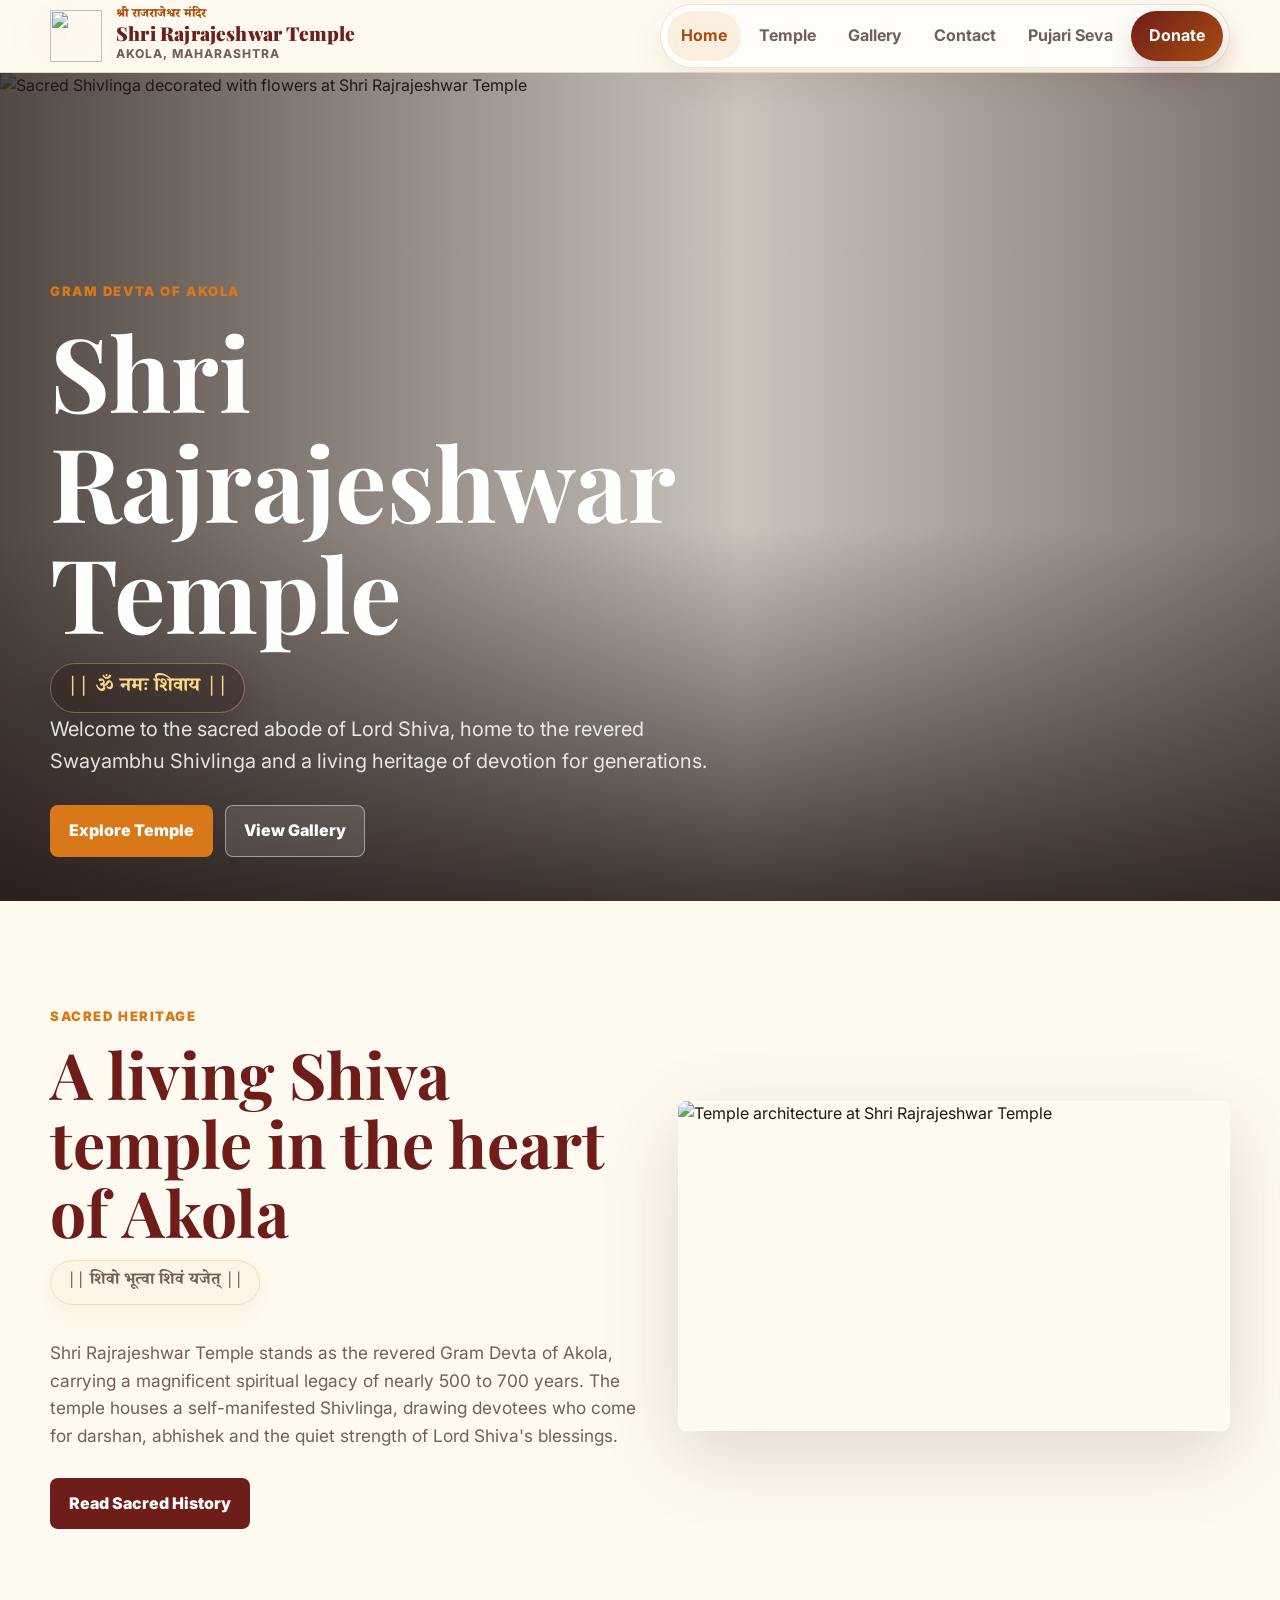
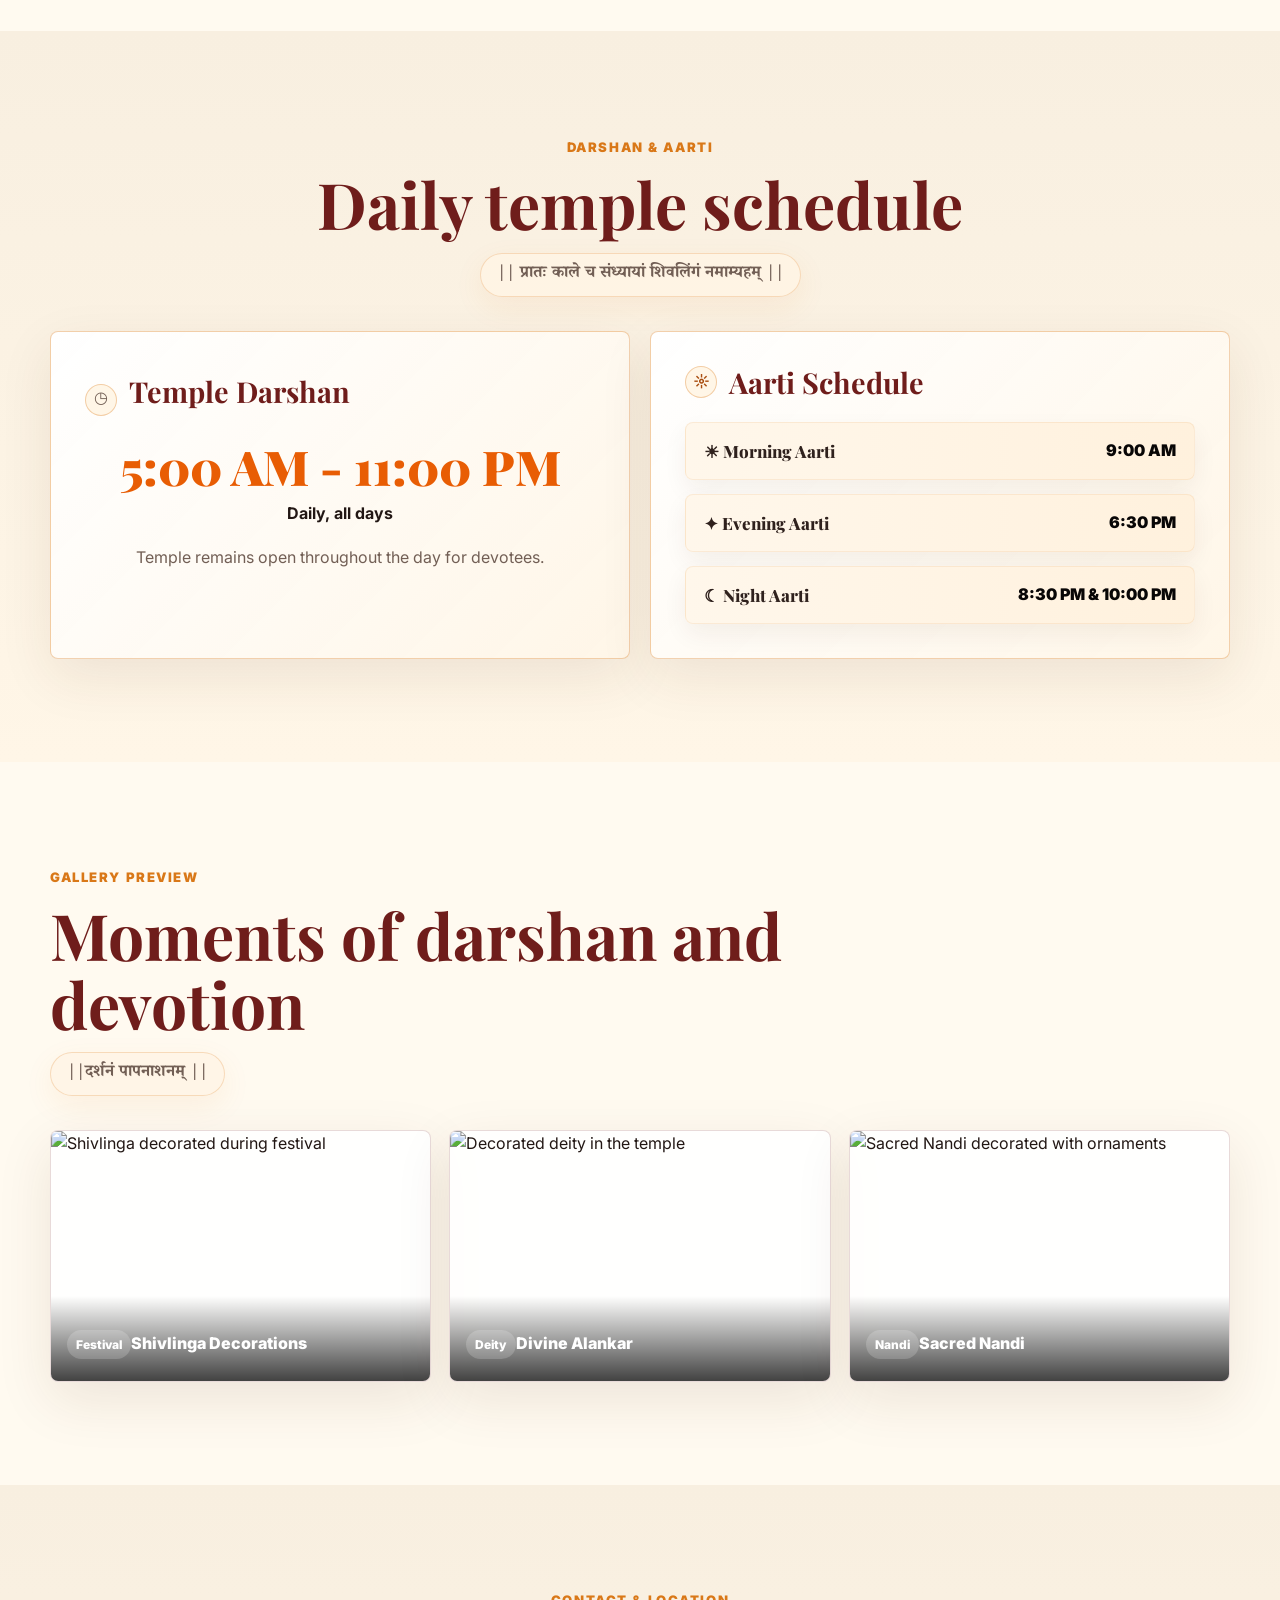
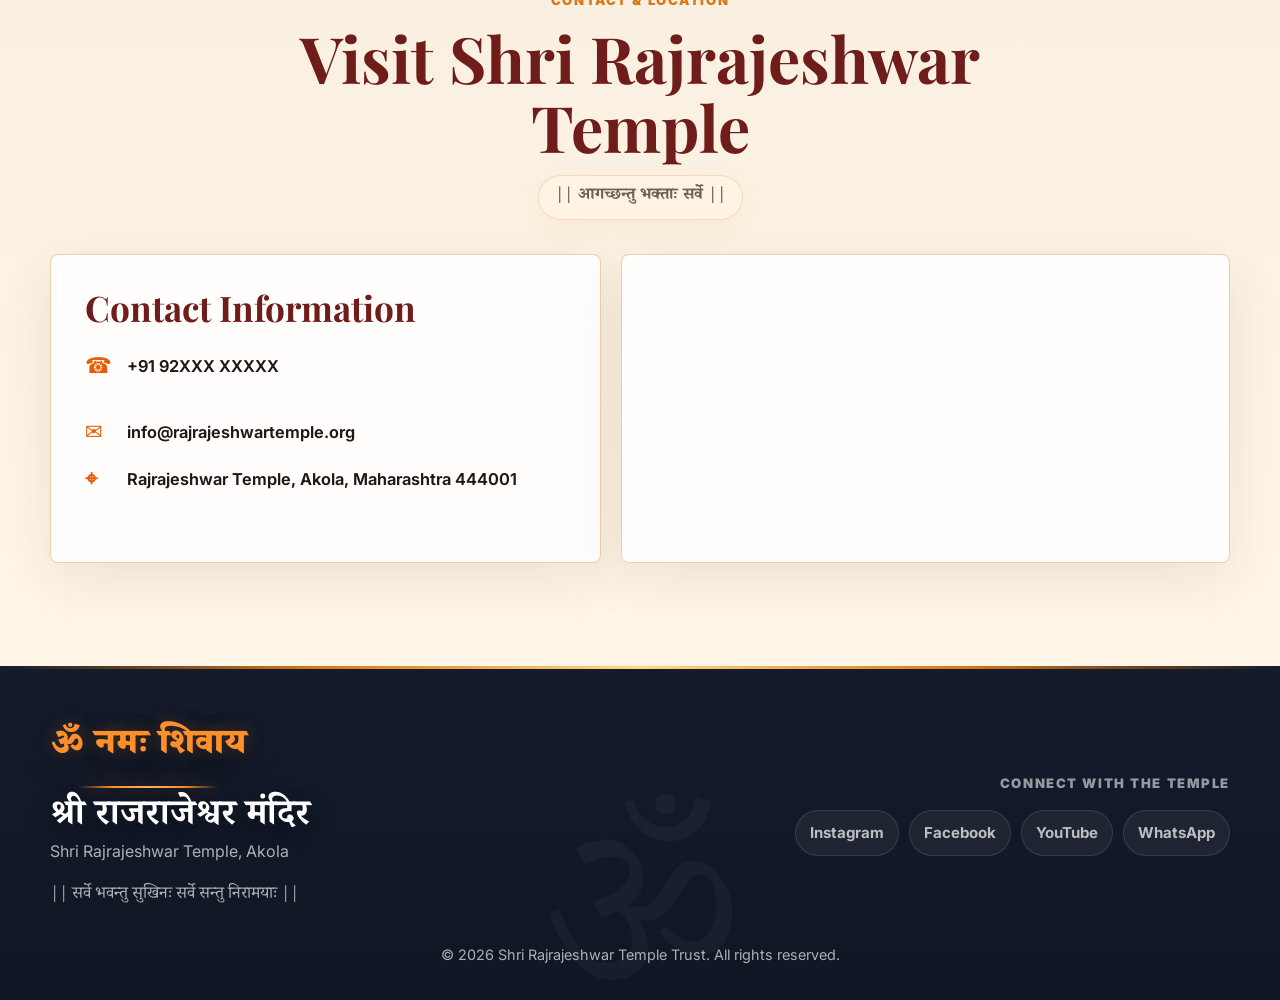
==== index.html @ 9167ad81 "Add files via upload" ====
<!DOCTYPE html>
<html lang="en">
<head>
    <meta charset="UTF-8">
    <meta name="viewport" content="width=device-width, initial-scale=1.0">
    <title>Shri Rajrajeshwar Temple | Akola</title>
    <meta name="description" content="Shri Rajrajeshwar Temple, Akola - temple information, darshan timings, gallery, donation details and pujari seva contacts.">
    <link rel="preconnect" href="https://fonts.googleapis.com">
    <link rel="preconnect" href="https://fonts.gstatic.com" crossorigin>
    <link href="https://fonts.googleapis.com/css2?family=Inter:wght@400;600;700;800;900&family=Noto+Serif+Devanagari:wght@500;700&family=Playfair+Display:wght@700;800;900&display=swap" rel="stylesheet">
    <link rel="stylesheet" href="styles.css">
</head>
<body>
    <header class="site-header">
        <div class="nav-shell">
            <a class="brand" href="index.html" aria-label="Shri Rajrajeshwar Temple home">
                <span class="brand-mark" aria-hidden="true"><img src="assets/images/temple-emblem.svg" alt=""></span>
                <span>
                    <span class="brand-devanagari devanagari">श्री राजराजेश्वर मंदिर</span>
                    <span class="brand-title">Shri Rajrajeshwar Temple</span>
                    <span class="brand-subtitle">Akola, Maharashtra</span>
                </span>
            </a>
            <button class="nav-toggle" type="button" aria-label="Open navigation menu" aria-expanded="false"><span></span></button>
            <nav class="site-nav" aria-label="Main navigation">
                <a href="index.html">Home</a>
                <a href="temple.html">Temple</a>
                <a href="gallery.html">Gallery</a>
                <a href="index.html#contact">Contact</a>
                <a href="pujari-seva.html">Pujari Seva</a>
                <a class="donate-link" href="donation.html">Donate</a>
            </nav>
        </div>
    </header>

    <main>
        <section class="hero">
            <img class="hero-image" src="assets/images/shivlinga-main.jpg" alt="Sacred Shivlinga decorated with flowers at Shri Rajrajeshwar Temple">
            <div class="hero-content">
                <span class="eyebrow">Gram Devta of Akola</span>
                <h1>Shri Rajrajeshwar Temple</h1>
                <p class="devanagari mantra">|| ॐ नमः शिवाय ||</p>
                <p>Welcome to the sacred abode of Lord Shiva, home to the revered Swayambhu Shivlinga and a living heritage of devotion for generations.</p>
                <div class="hero-actions">
                    <a class="btn" href="temple.html">Explore Temple</a>
                    <a class="btn secondary" href="gallery.html">View Gallery</a>
                </div>
            </div>
        </section>

        <section class="section">
            <div class="container split">
                <div>
                    <div class="section-heading">
                        <span class="eyebrow">Sacred Heritage</span>
                        <h2>A living Shiva temple in the heart of Akola</h2>
                        <p class="devanagari verse">|| शिवो भूत्वा शिवं यजेत् ||</p>
                    </div>
                    <p class="lead-text">Shri Rajrajeshwar Temple stands as the revered Gram Devta of Akola, carrying a magnificent spiritual legacy of nearly 500 to 700 years. The temple houses a self-manifested Shivlinga, drawing devotees who come for darshan, abhishek and the quiet strength of Lord Shiva's blessings.</p>
                    <div class="button-row">
                        <a class="btn dark" href="temple.html">Read Sacred History</a>
                    </div>
                </div>
                <div class="image-frame">
                    <img src="assets/images/temple-architecture.jpg" alt="Temple architecture at Shri Rajrajeshwar Temple">
                </div>
            </div>
        </section>

        <section class="section alt">
            <div class="container">
                <div class="section-heading center">
                    <span class="eyebrow">Darshan & Aarti</span>
                    <h2>Daily temple schedule</h2>
                    <p class="devanagari verse">|| प्रातः काले च संध्यायां शिवलिंगं नमाम्यहम् ||</p>
                </div>
                <div class="schedule-layout">
                    <article class="schedule-panel darshan-panel">
                        <div class="schedule-title">
                            <span class="schedule-icon">◷</span>
                            <h3>Temple Darshan</h3>
                        </div>
                        <div class="darshan-time">5:00 AM - 11:00 PM</div>
                        <p>Daily, all days</p>
                        <span>Temple remains open throughout the day for devotees.</span>
                    </article>
                    <article class="schedule-panel">
                        <div class="schedule-title">
                            <span class="schedule-icon">☼</span>
                            <h3>Aarti Schedule</h3>
                        </div>
                        <div class="aarti-list">
                            <div class="aarti-row"><span>☀ Morning Aarti</span><strong>9:00 AM</strong></div>
                            <div class="aarti-row"><span>✦ Evening Aarti</span><strong>6:30 PM</strong></div>
                            <div class="aarti-row"><span>☾ Night Aarti</span><strong>8:30 PM & 10:00 PM</strong></div>
                        </div>
                    </article>
                </div>
            </div>
        </section>

        <section class="section">
            <div class="container">
                <div class="section-heading">
                    <span class="eyebrow">Gallery Preview</span>
                    <h2>Moments of darshan and devotion</h2>
                    <p class="devanagari verse">||दर्शनं पापनाशनम् ||</p>
                </div>
                <div class="gallery-grid">
                    <a class="gallery-card" href="gallery.html">
                        <img src="assets/images/shivlinga-festival.jpg" alt="Shivlinga decorated during festival">
                        <span class="gallery-caption"><span class="category-label">Festival</span>Shivlinga Decorations</span>
                    </a>
                    <a class="gallery-card" href="gallery.html">
                        <img src="assets/images/decorated-deity.jpg" alt="Decorated deity in the temple">
                        <span class="gallery-caption"><span class="category-label">Deity</span>Divine Alankar</span>
                    </a>
                    <a class="gallery-card" href="gallery.html">
                        <img src="assets/images/nandi-decorated.jpg" alt="Sacred Nandi decorated with ornaments">
                        <span class="gallery-caption"><span class="category-label">Nandi</span>Sacred Nandi</span>
                    </a>
                </div>
            </div>
        </section>

        <section id="contact" class="section alt">
            <div class="container">
                <div class="section-heading center">
                    <span class="eyebrow">Contact & Location</span>
                    <h2>Visit Shri Rajrajeshwar Temple</h2>
                    <p class="devanagari verse">|| आगच्छन्तु भक्ताः सर्वे ||</p>
                </div>
                <div class="contact-map-grid">
                    <article class="contact-card">
                        <h2>Contact Information</h2>
                        <div class="contact-list">
                            <p><span class="contact-icon">☎</span><a href="tel:+919876543210">+91 92XXX XXXXX</p>
                            <p><span class="contact-icon">✉</span><a href="mailto:info@rajrajeshwartemple.org">info@rajrajeshwartemple.org</a></p>
                            <p><span class="contact-icon">⌖</span>Rajrajeshwar Temple, Akola, Maharashtra 444001</p>
                        </div>
                    </article>
                    <article class="map-card">
                        <iframe
                            title="Google map location for Shri Rajrajeshwar Temple Akola"
                            src="https://www.google.com/maps?q=Rajrajeshwar%20Temple%2C%20Akola%2C%20Maharashtra%20444001&output=embed"
                            loading="lazy"
                            referrerpolicy="no-referrer-when-downgrade">
                        </iframe>
                    </article>
                </div>
            </div>
        </section>
    </main>

    <footer class="site-footer">
        <div class="container footer-layout">
            <div class="footer-prayer">
                <p class="footer-mantra devanagari">ॐ नमः शिवाय</p>
                <h2 class="devanagari">श्री राजराजेश्वर मंदिर</h2>
                <p>Shri Rajrajeshwar Temple, Akola</p>
                <p class="footer-verse devanagari">|| सर्वे भवन्तु सुखिनः सर्वे सन्तु निरामयाः ||</p>
            </div>
            <div class="footer-connect">
                <span>Connect with the temple</span>
                <div class="footer-socials">
                    <a href="#" aria-label="Instagram">Instagram</a>
                    <a href="#" aria-label="Facebook">Facebook</a>
                    <a href="#" aria-label="YouTube">YouTube</a>
                    <a href="https://wa.me/919876543210" aria-label="WhatsApp">WhatsApp</a>
                </div>
            </div>
        </div>
        <p class="container copyright">© 2026 Shri Rajrajeshwar Temple Trust. All rights reserved.</p>
    </footer>

    <button class="back-top" type="button" aria-label="Back to top">↑</button>
    <script src="script.js"></script>
</body>
</html>
---- styles.css ----
* {
    box-sizing: border-box;
    margin: 0;
    padding: 0;
}

:root {
    --ivory: #fffaf0;
    --cream: #f8efe0;
    --white: #ffffff;
    --ink: #221714;
    --muted: #725f55;
    --saffron: #d97818;
    --saffron-dark: #a94d0f;
    --maroon: #6f1d1b;
    --gold: #c9972f;
    --line: rgba(111, 29, 27, 0.16);
    --shadow: 0 24px 80px rgba(65, 31, 17, 0.16);
    --radius: 8px;
    --max: 1180px;
}

html {
    scroll-behavior: smooth;
}

body {
    min-height: 100vh;
    background: var(--ivory);
    color: var(--ink);
    font-family: "Inter", "Segoe UI", system-ui, sans-serif;
    line-height: 1.6;
}

img {
    display: block;
    max-width: 100%;
}

a {
    color: inherit;
    text-decoration: none;
}

button {
    font: inherit;
}

.site-header {
    position: sticky;
    top: 0;
    z-index: 20;
    border-bottom: 1px solid var(--line);
    background: rgba(255, 250, 240, 0.76);
    backdrop-filter: blur(5px);
    transition: background 180ms ease, backdrop-filter 180ms ease, box-shadow 180ms ease;
}

.site-header.is-scrolled {
    background: rgba(255, 250, 240, 0.9);
    backdrop-filter: blur(22px);
    box-shadow: 0 14px 42px rgba(65, 31, 17, 0.12);
}

.nav-shell {
    width: min(100% - 32px, var(--max));
    min-height: 72px;
    margin: 0 auto;
    display: flex;
    align-items: center;
    justify-content: space-between;
    gap: 18px;
}

.brand {
    display: flex;
    align-items: center;
    gap: 14px;
}

.brand-mark {
    position: relative;
    width: 52px;
    height: 52px;
    flex: 0 0 auto;
    display: block;
    filter: drop-shadow(0 12px 22px rgba(111, 29, 27, 0.18));
}

.brand-mark img {
    width: 100%;
    height: 100%;
    object-fit: contain;
}

.brand-devanagari {
    display: block;
    color: var(--saffron-dark);
    font-size: 0.78rem;
    font-weight: 800;
    line-height: 1.1;
}

.brand-title {
    display: block;
    font-family: "Playfair Display", Georgia, serif;
    font-size: clamp(1.03rem, 1.5vw, 1.24rem);
    font-weight: 900;
    line-height: 1.1;
    color: var(--maroon);
    letter-spacing: 0.01em;
}

.brand-subtitle {
    display: block;
    color: var(--muted);
    font-size: 0.76rem;
    font-weight: 750;
    letter-spacing: 0.08em;
    text-transform: uppercase;
}

.nav-toggle {
    width: 44px;
    height: 44px;
    border: 1px solid var(--line);
    border-radius: var(--radius);
    background: var(--white);
    color: var(--maroon);
    display: grid;
    place-items: center;
    cursor: pointer;
}

.nav-toggle span,
.nav-toggle span::before,
.nav-toggle span::after {
    width: 20px;
    height: 2px;
    border-radius: 99px;
    background: currentColor;
    display: block;
    content: "";
}

.nav-toggle span::before {
    transform: translateY(-7px);
}

.nav-toggle span::after {
    transform: translateY(5px);
}

.site-nav {
    position: fixed;
    inset: 72px 16px auto 16px;
    border: 1px solid var(--line);
    border-radius: var(--radius);
    background: rgba(255, 250, 240, 0.98);
    box-shadow: var(--shadow);
    padding: 12px;
    display: none;
}

.site-nav.is-open {
    display: grid;
}

.site-nav a {
    border-radius: 999px;
    padding: 12px 14px;
    color: var(--muted);
    font-weight: 700;
}

.site-nav a:hover,
.site-nav a.active {
    background: rgba(217, 120, 24, 0.1);
    color: var(--saffron-dark);
}

.site-nav .donate-link {
    background: linear-gradient(135deg, var(--maroon), var(--saffron-dark));
    color: white;
    text-align: center;
    box-shadow: 0 10px 24px rgba(111, 29, 27, 0.2);
}

.hero {
    min-height: calc(100vh - 72px);
    position: relative;
    display: grid;
    align-items: end;
    overflow: hidden;
    isolation: isolate;
}

.hero::before {
    content: "";
    position: absolute;
    inset: 0;
    background:
        linear-gradient(90deg, rgba(34, 23, 20, 0.78), rgba(34, 23, 20, 0.24) 58%, rgba(34, 23, 20, 0.6)),
        linear-gradient(0deg, rgba(34, 23, 20, 0.82), transparent 45%);
    z-index: -1;
}

.hero-image {
    position: absolute;
    inset: 0;
    width: 100%;
    height: 100%;
    object-fit: cover;
    z-index: -2;
}

.hero-content {
    width: min(100% - 32px, var(--max));
    margin: 0 auto;
    padding: 90px 0 44px;
    color: white;
}

.eyebrow {
    color: var(--saffron);
    font-size: 0.82rem;
    font-weight: 900;
    letter-spacing: 0.12em;
    text-transform: uppercase;
}

.devanagari {
    font-family: "Noto Serif Devanagari", serif;
}

.mantra {
    color: var(--saffron);
    font-size: clamp(1.15rem, 3vw, 1.8rem);
    font-weight: 700;
}

.verse {
    color: var(--saffron-dark);
    font-family: "Noto Serif Devanagari", serif;
    font-size: clamp(1.02rem, 2vw, 1.3rem);
    font-weight: 700;
    display: inline-flex;
    align-items: center;
    border: 1px solid rgba(217, 120, 24, 0.22);
    border-radius: 999px;
    padding: 8px 16px;
    background: rgba(255, 244, 229, 0.82);
    box-shadow: 0 10px 30px rgba(217, 120, 24, 0.08);
}

.hero .mantra,
.page-hero .mantra {
    display: inline-flex;
    width: fit-content;
    border: 1px solid rgba(255, 215, 138, 0.35);
    border-radius: 999px;
    padding: 8px 16px;
    background: rgba(32, 20, 17, 0.34);
    color: #ffd78a;
    box-shadow: 0 12px 36px rgba(0, 0, 0, 0.18);
}

.section-heading.center .verse {
    margin-left: auto;
    margin-right: auto;
}

h1,
h2,
h3 {
    font-family: "Playfair Display", Georgia, serif;
    line-height: 1.08;
}

.hero h1 {
    max-width: 780px;
    margin: 12px 0 16px;
    font-size: clamp(2.4rem, 8vw, 6.8rem);
}

.hero p {
    max-width: 680px;
    color: rgba(255, 255, 255, 0.86);
    font-size: clamp(1rem, 2vw, 1.25rem);
}

.hero-actions,
.button-row {
    margin-top: 28px;
    display: flex;
    flex-wrap: wrap;
    gap: 12px;
}

.btn {
    min-height: 46px;
    border: 1px solid transparent;
    border-radius: var(--radius);
    padding: 12px 18px;
    display: inline-flex;
    align-items: center;
    justify-content: center;
    gap: 8px;
    background: var(--saffron);
    color: #fff;
    font-weight: 850;
    cursor: pointer;
    transition: transform 160ms ease, background 160ms ease, border-color 160ms ease;
}

.btn:hover {
    transform: translateY(-2px);
    background: var(--saffron-dark);
}

.btn.secondary {
    border-color: rgba(255, 255, 255, 0.45);
    background: rgba(255, 255, 255, 0.12);
    color: white;
}

.btn.dark {
    background: var(--maroon);
}

.btn.light {
    border-color: var(--line);
    background: var(--white);
    color: var(--maroon);
}

.section {
    padding: clamp(56px, 8vw, 104px) 0;
}

.section.alt {
    background: linear-gradient(180deg, var(--cream), #fff6e7);
}

.container {
    width: min(100% - 32px, var(--max));
    margin: 0 auto;
}

.section-heading {
    max-width: 740px;
    margin-bottom: 34px;
}

.section-heading.center {
    margin-inline: auto;
    text-align: center;
}

.section-heading h2,
.page-hero h1 {
    margin-top: 10px;
    color: var(--maroon);
    font-size: clamp(2rem, 5vw, 4rem);
}

.section-heading p,
.page-hero p {
    margin-top: 14px;
    color: var(--muted);
    font-size: 1.04rem;
}

.info-card,
.festival-card,
.profile-card,
.donation-panel,
.gallery-card {
    border: 1px solid var(--line);
    border-radius: var(--radius);
    background: rgba(255, 255, 255, 0.88);
    box-shadow: 0 18px 55px rgba(76, 39, 17, 0.1);
}

.split {
    display: grid;
    gap: 28px;
    align-items: center;
}

.image-frame {
    position: relative;
    overflow: hidden;
    border-radius: var(--radius);
    box-shadow: var(--shadow);
}

.image-frame img {
    width: 100%;
    height: 100%;
    min-height: 330px;
    object-fit: cover;
}

.image-frame::after {
    content: "";
    position: absolute;
    inset: 0;
    border: 1px solid rgba(255, 255, 255, 0.34);
    border-radius: inherit;
    pointer-events: none;
}

.lead-text {
    color: var(--muted);
    font-size: 1.08rem;
}

.story-text {
    display: grid;
    gap: 18px;
    color: var(--muted);
    font-size: 1.06rem;
}

.stats-grid,
.timing-grid,
.festival-grid,
.profile-grid,
.donation-grid {
    display: grid;
    gap: 16px;
}

.stat,
.timing-card {
    border-left: 4px solid var(--saffron);
    border-radius: var(--radius);
    background: var(--white);
    padding: 18px;
    box-shadow: 0 14px 35px rgba(76, 39, 17, 0.08);
}

.stat strong,
.timing-card strong {
    display: block;
    color: var(--maroon);
    font-size: 1.45rem;
    line-height: 1.2;
}

.stat span,
.timing-card span {
    color: var(--muted);
}

.schedule-layout {
    display: grid;
    gap: 20px;
}

.schedule-panel {
    border: 1px solid rgba(217, 120, 24, 0.34);
    border-radius: var(--radius);
    background:
        linear-gradient(135deg, rgba(255, 255, 255, 0.94), rgba(255, 245, 229, 0.9)),
        var(--white);
    padding: clamp(22px, 4vw, 34px);
    box-shadow: 0 18px 54px rgba(76, 39, 17, 0.09);
}

.schedule-title {
    display: flex;
    align-items: center;
    gap: 12px;
    margin-bottom: 24px;
}

.schedule-title h3 {
    color: var(--maroon);
    font-family: "Playfair Display", Georgia, serif;
    font-size: clamp(1.35rem, 3vw, 1.8rem);
}

.schedule-icon {
    width: 32px;
    height: 32px;
    border: 1px solid rgba(217, 120, 24, 0.32);
    border-radius: 50%;
    display: grid;
    place-items: center;
    color: var(--saffron-dark);
    background: #fff6e7;
    font-weight: 900;
}

.darshan-panel {
    text-align: center;
}

.darshan-panel .schedule-title {
    justify-content: flex-start;
}

.darshan-time {
    margin: 24px 0 8px;
    color: #e85d04;
    font-family: "Playfair Display", Georgia, serif;
    font-size: clamp(2rem, 5vw, 3rem);
    font-weight: 900;
    line-height: 1.1;
}

.darshan-panel p {
    color: var(--ink);
    font-weight: 700;
}

.darshan-panel span {
    display: block;
    margin-top: 18px;
    color: var(--muted);
}

.aarti-list {
    display: grid;
    gap: 14px;
}

.aarti-row {
    min-height: 58px;
    border: 1px solid rgba(217, 120, 24, 0.1);
    border-radius: var(--radius);
    background: linear-gradient(90deg, #fff7eb, #fff1dd);
    display: flex;
    align-items: center;
    justify-content: space-between;
    gap: 16px;
    padding: 14px 18px;
    box-shadow: 0 10px 24px rgba(76, 39, 17, 0.06);
}

.aarti-row span {
    color: #2f211d;
    font-family: "Playfair Display", Georgia, serif;
    font-size: 1.06rem;
    font-weight: 800;
}

.aarti-row strong {
    color: #080606;
    font-family: "Inter", "Segoe UI", system-ui, sans-serif;
    font-weight: 900;
    text-align: right;
}

.page-hero {
    background:
        linear-gradient(90deg, rgba(111, 29, 27, 0.92), rgba(111, 29, 27, 0.62)),
        var(--hero-img) center / cover;
    color: white;
    padding: clamp(72px, 11vw, 128px) 0;
}

.page-hero h1,
.page-hero p {
    color: white;
}

.page-hero p {
    max-width: 720px;
    color: rgba(255, 255, 255, 0.86);
}

.info-card,
.festival-card,
.donation-panel {
    padding: 22px;
}

.info-card h3,
.festival-card h3,
.donation-panel h3,
.profile-card h3 {
    color: var(--maroon);
    font-size: 1.45rem;
    margin-bottom: 10px;
}

.list {
    display: grid;
    gap: 10px;
    margin-top: 16px;
    color: var(--muted);
}

.list li {
    margin-left: 18px;
}

.gallery-grid {
    display: grid;
    gap: 18px;
}

.gallery-card {
    position: relative;
    overflow: hidden;
    cursor: pointer;
    min-height: 250px;
}

.gallery-card img {
    width: 100%;
    height: 100%;
    min-height: 250px;
    object-fit: cover;
    transition: transform 240ms ease;
}

.gallery-card:hover img {
    transform: scale(1.04);
}

.gallery-caption {
    position: absolute;
    inset: auto 0 0;
    padding: 34px 16px 16px;
    color: white;
    background: linear-gradient(0deg, rgba(0, 0, 0, 0.74), transparent);
    font-weight: 850;
}

.category-label {
    display: inline-flex;
    margin-bottom: 6px;
    border-radius: 999px;
    padding: 5px 9px;
    background: rgba(255, 255, 255, 0.18);
    font-size: 0.75rem;
}

.donation-panel.highlight {
    background: var(--maroon);
    color: white;
}

.donation-panel.highlight h3,
.donation-panel.highlight p {
    color: white;
}

.qr-placeholder {
    min-height: 240px;
    border: 1px dashed rgba(255, 255, 255, 0.56);
    border-radius: var(--radius);
    margin-top: 18px;
    display: grid;
    place-items: center;
    text-align: center;
    color: rgba(255, 255, 255, 0.78);
}

.detail-row {
    display: flex;
    justify-content: space-between;
    gap: 18px;
    border-bottom: 1px solid var(--line);
    padding: 13px 0;
}

.detail-row span {
    color: var(--muted);
}

.detail-row strong {
    text-align: right;
    color: var(--maroon);
}

.profile-card {
    overflow: hidden;
}

.profile-card img {
    width: 100%;
    height: 270px;
    object-fit: cover;
}

.profile-visual {
    min-height: 230px;
    display: grid;
    place-items: center;
    background:
        radial-gradient(circle at 50% 35%, rgba(255, 215, 138, 0.9), rgba(217, 120, 24, 0.42) 32%, transparent 33%),
        linear-gradient(135deg, #fff4e5, #f0d9b5);
}

.profile-visual span {
    width: 92px;
    height: 92px;
    border: 1px solid rgba(111, 29, 27, 0.18);
    border-radius: 50%;
    display: grid;
    place-items: center;
    background: rgba(255, 255, 255, 0.68);
    color: var(--maroon);
    font-family: "Noto Serif Devanagari", serif;
    font-size: 2.7rem;
    box-shadow: 0 20px 48px rgba(76, 39, 17, 0.14);
}

.profile-body {
    padding: 20px;
}

.profile-body p {
    color: var(--muted);
}

.service-tags {
    margin: 14px 0;
    display: flex;
    flex-wrap: wrap;
    gap: 8px;
}

.service-tags span {
    border: 1px solid var(--line);
    border-radius: 999px;
    padding: 6px 10px;
    background: var(--ivory);
    color: var(--maroon);
    font-size: 0.86rem;
    font-weight: 750;
}

.contact-map-grid {
    display: grid;
    gap: 20px;
}

.contact-card,
.map-card {
    border: 1px solid rgba(217, 120, 24, 0.36);
    border-radius: var(--radius);
    background: rgba(255, 255, 255, 0.9);
    box-shadow: 0 18px 54px rgba(76, 39, 17, 0.09);
}

.contact-card {
    min-height: 300px;
    padding: clamp(24px, 4vw, 34px);
}

.contact-card h2 {
    color: var(--maroon);
    font-size: clamp(1.6rem, 3vw, 2.2rem);
}

.contact-list {
    display: grid;
    gap: 20px;
    margin-top: 26px;
}

.contact-list p {
    display: grid;
    grid-template-columns: 28px 1fr;
    align-items: start;
    gap: 14px;
    color: var(--ink);
    font-size: 1.02rem;
    font-weight: 650;
}

.contact-icon {
    color: #e85d04;
    font-size: 1.35rem;
    line-height: 1.2;
}

.map-card {
    overflow: hidden;
    min-height: 300px;
}

.map-card iframe {
    width: 100%;
    height: 100%;
    min-height: 300px;
    border: 0;
    filter: saturate(0.9) contrast(1.02);
}

.site-footer {
    position: relative;
    overflow: hidden;
    background:
        linear-gradient(180deg, #141b2a 0%, #0f1624 100%);
    color: white;
    padding: 54px 0 34px;
}

.site-footer::before {
    content: "";
    position: absolute;
    top: 0;
    left: 0;
    right: 0;
    height: 3px;
    background: linear-gradient(90deg, transparent, var(--saffron), #ffd78a, var(--saffron), transparent);
}

.site-footer::after {
    content: "ॐ";
    position: absolute;
    inset: auto auto -58px 50%;
    transform: translateX(-50%);
    color: rgba(255, 255, 255, 0.035);
    font-family: "Noto Serif Devanagari", serif;
    font-size: 14rem;
    line-height: 1;
    pointer-events: none;
}

.footer-layout,
.copyright {
    position: relative;
    z-index: 1;
}

.footer-prayer {
    max-width: 620px;
}

.site-footer h2 {
    margin-top: 10px;
    color: white;
    font-family: "Noto Serif Devanagari", serif;
    font-size: clamp(1.55rem, 3vw, 2.25rem);
    text-shadow: 0 10px 28px rgba(0, 0, 0, 0.28);
}

.site-footer p {
    color: rgba(255, 255, 255, 0.66);
}

.site-footer .footer-mantra {
    position: relative;
    width: fit-content;
    margin-bottom: 12px;
    padding-bottom: 12px;
    color: #ff8f2a;
    font-size: clamp(1.65rem, 3vw, 2.2rem);
    font-weight: 900;
    letter-spacing: 0;
    text-shadow:
        0 0 18px rgba(255, 143, 42, 0.26),
        0 10px 34px rgba(0, 0, 0, 0.32);
}

.site-footer .footer-mantra::after {
    content: "";
    position: absolute;
    left: 50%;
    bottom: 0;
    width: 72%;
    height: 2px;
    border-radius: 999px;
    transform: translateX(-50%);
    background: linear-gradient(90deg, transparent, #ff8f2a, #ffb061, #ff8f2a, transparent);
    box-shadow: 0 0 18px rgba(245, 130, 30, 0.4);
}

.footer-verse {
    margin-top: 18px;
    color: #ffd78a;
    font-size: 1.05rem;
}

.footer-layout {
    display: flex;
    align-items: center;
    justify-content: space-between;
    flex-wrap: wrap;
    gap: 32px;
}

.footer-connect {
    min-width: min(100%, 330px);
    text-align: right;
}

.footer-connect > span {
    display: block;
    color: rgba(255, 255, 255, 0.56);
    font-size: 0.82rem;
    font-weight: 900;
    letter-spacing: 0.12em;
    text-transform: uppercase;
}

.footer-socials {
    margin-top: 16px;
    display: flex;
    justify-content: flex-end;
    flex-wrap: wrap;
    gap: 10px;
}

.footer-socials a {
    border: 1px solid rgba(255, 255, 255, 0.11);
    border-radius: 999px;
    padding: 10px 14px;
    background: rgba(255, 255, 255, 0.055);
    color: rgba(255, 255, 255, 0.76);
    font-size: 0.94rem;
    transition: background 160ms ease, color 160ms ease, transform 160ms ease;
}

.footer-socials a:hover {
    background: rgba(255, 159, 28, 0.16);
    color: #ffd78a;
    transform: translateY(-2px);
}

.site-footer a {
    color: rgba(255, 255, 255, 0.7);
    font-weight: 700;
}

.footer-links {
    display: grid;
    gap: 8px;
}

.copyright {
    margin-top: 34px;
    border-top: 0;
    padding-top: 0;
    color: rgba(255, 255, 255, 0.44);
    font-size: 0.9rem;
    text-align: center;
}

.lightbox {
    position: fixed;
    inset: 0;
    z-index: 50;
    padding: 24px;
    background: rgba(20, 12, 10, 0.9);
    display: none;
    place-items: center;
}

.lightbox.is-open {
    display: grid;
}

.lightbox img {
    max-height: 82vh;
    border-radius: var(--radius);
    box-shadow: 0 30px 100px rgba(0, 0, 0, 0.5);
}

.lightbox-caption {
    margin-top: 12px;
    color: white;
    text-align: center;
}

.lightbox-close {
    position: absolute;
    top: 18px;
    right: 18px;
    width: 44px;
    height: 44px;
    border: 1px solid rgba(255, 255, 255, 0.3);
    border-radius: 50%;
    background: rgba(255, 255, 255, 0.12);
    color: white;
    font-size: 1.4rem;
    cursor: pointer;
}

.back-top {
    position: fixed;
    right: 16px;
    bottom: 16px;
    z-index: 15;
    width: 44px;
    height: 44px;
    border: 0;
    border-radius: 50%;
    background: var(--maroon);
    color: white;
    box-shadow: 0 14px 35px rgba(111, 29, 27, 0.28);
    cursor: pointer;
    opacity: 0;
    pointer-events: none;
    transition: opacity 160ms ease;
}

.back-top.is-visible {
    opacity: 1;
    pointer-events: auto;
}

@media (min-width: 700px) {
    .stats-grid,
    .timing-grid,
    .festival-grid,
    .profile-grid,
    .donation-grid {
        grid-template-columns: repeat(2, minmax(0, 1fr));
    }

    .gallery-grid {
        grid-template-columns: repeat(2, minmax(0, 1fr));
    }

    .footer-grid {
        grid-template-columns: 1.4fr 1fr 1fr;
    }

    .contact-map-grid {
        grid-template-columns: 0.95fr 1.05fr;
    }
}

@media (min-width: 980px) {
    .nav-toggle {
        display: none;
    }

    .site-nav {
        position: static;
        display: flex;
        align-items: center;
        width: auto;
        border: 1px solid rgba(111, 29, 27, 0.12);
        border-radius: 999px;
        background: rgba(255, 255, 255, 0.56);
        box-shadow: 0 14px 35px rgba(76, 39, 17, 0.08);
        padding: 6px;
        gap: 4px;
    }

    .site-nav .donate-link {
        padding-inline: 18px;
    }

    .festival-grid {
        grid-template-columns: repeat(3, minmax(0, 1fr));
    }

    .schedule-layout {
        grid-template-columns: 1fr 1fr;
    }

    .split {
        grid-template-columns: 1fr 0.92fr;
    }

    .split.reverse {
        grid-template-columns: 0.92fr 1fr;
    }

    .gallery-grid {
        grid-template-columns: repeat(3, minmax(0, 1fr));
    }
}

@media (max-width: 520px) {
    .brand-title {
        font-size: 0.92rem;
    }

    .brand-devanagari {
        font-size: 0.68rem;
    }

    .brand-subtitle {
        font-size: 0.66rem;
        letter-spacing: 0.04em;
    }

    .brand-mark {
        width: 46px;
        height: 46px;
    }

    .hero {
        min-height: 720px;
    }

    .hero-actions .btn,
    .button-row .btn {
        width: 100%;
    }

    .detail-row {
        display: grid;
        gap: 2px;
    }

    .detail-row strong {
        text-align: left;
    }

    .aarti-row {
        align-items: flex-start;
        flex-direction: column;
        gap: 4px;
    }

    .aarti-row strong {
        text-align: left;
    }

    .footer-layout,
    .footer-connect {
        text-align: center;
    }

    .footer-layout {
        justify-content: center;
    }

    .footer-prayer,
    .footer-mantra {
        margin-left: auto;
        margin-right: auto;
    }

    .footer-socials {
        justify-content: center;
    }
}
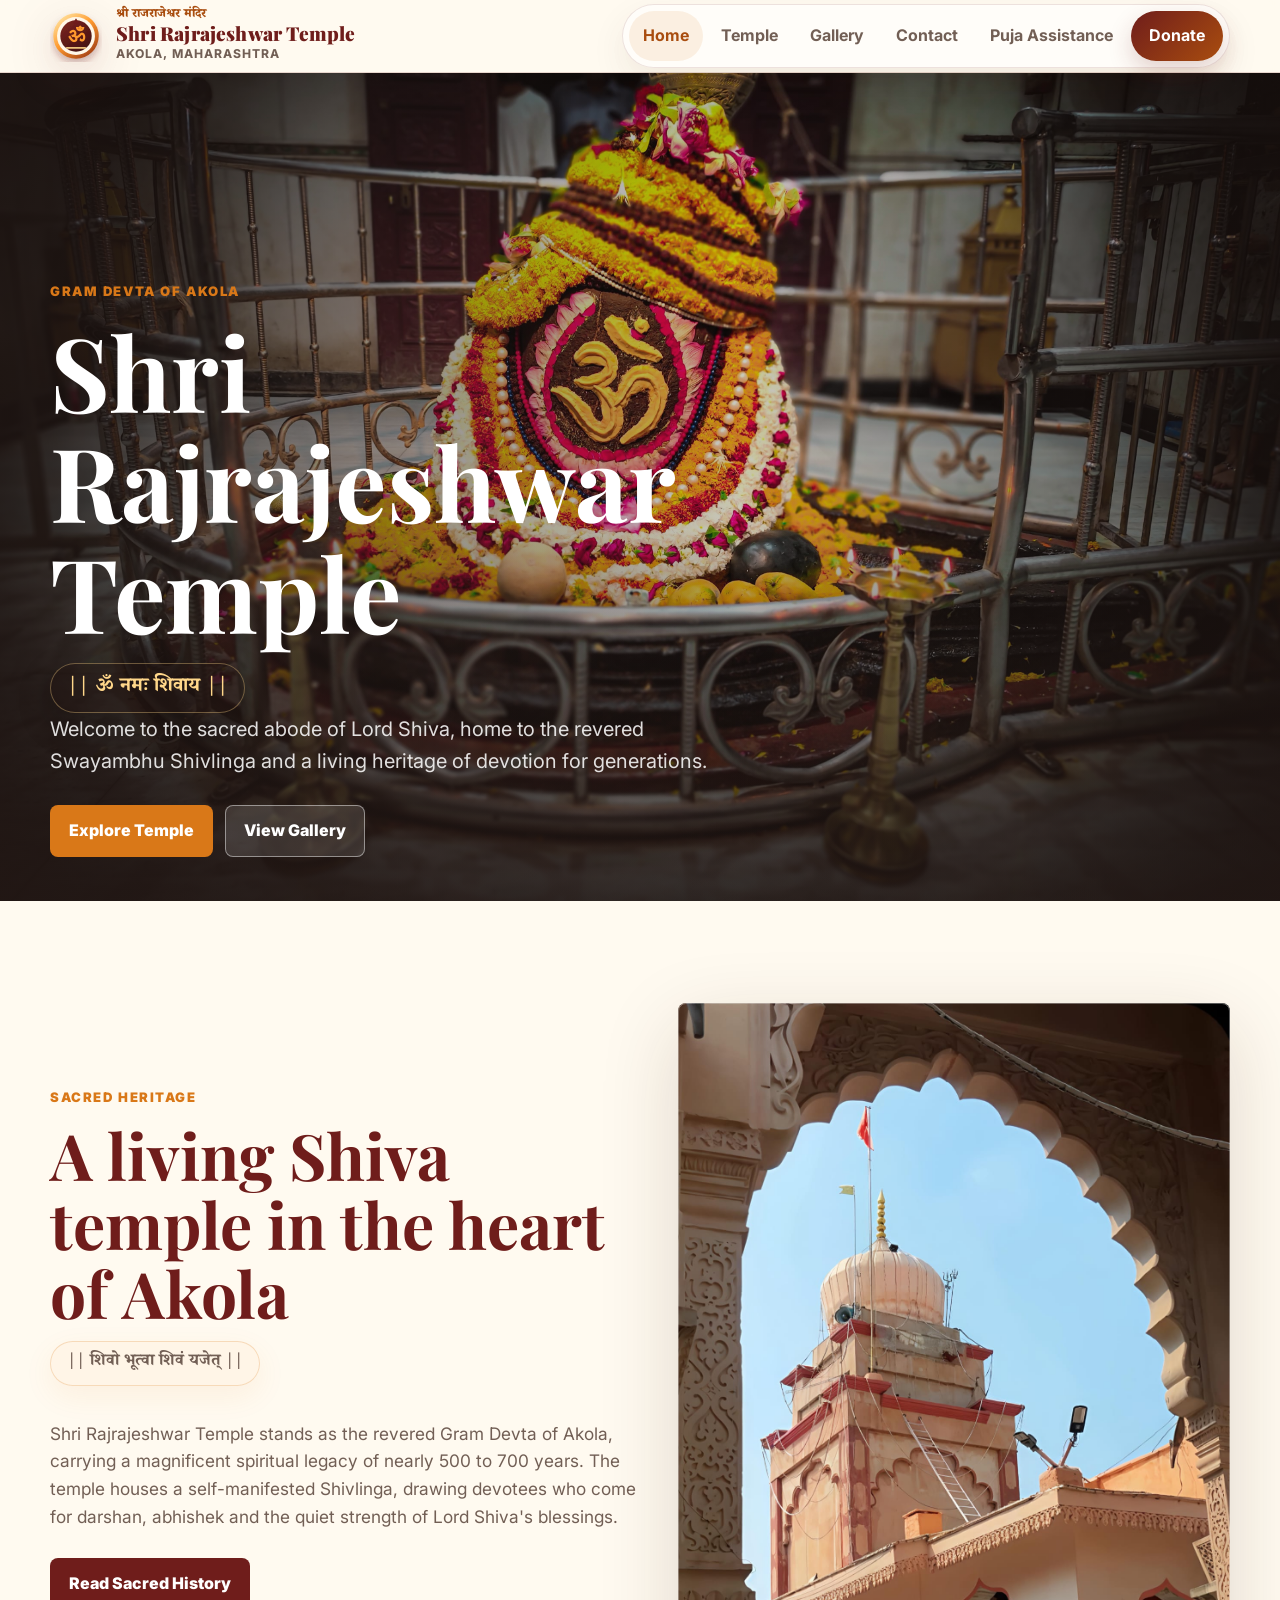
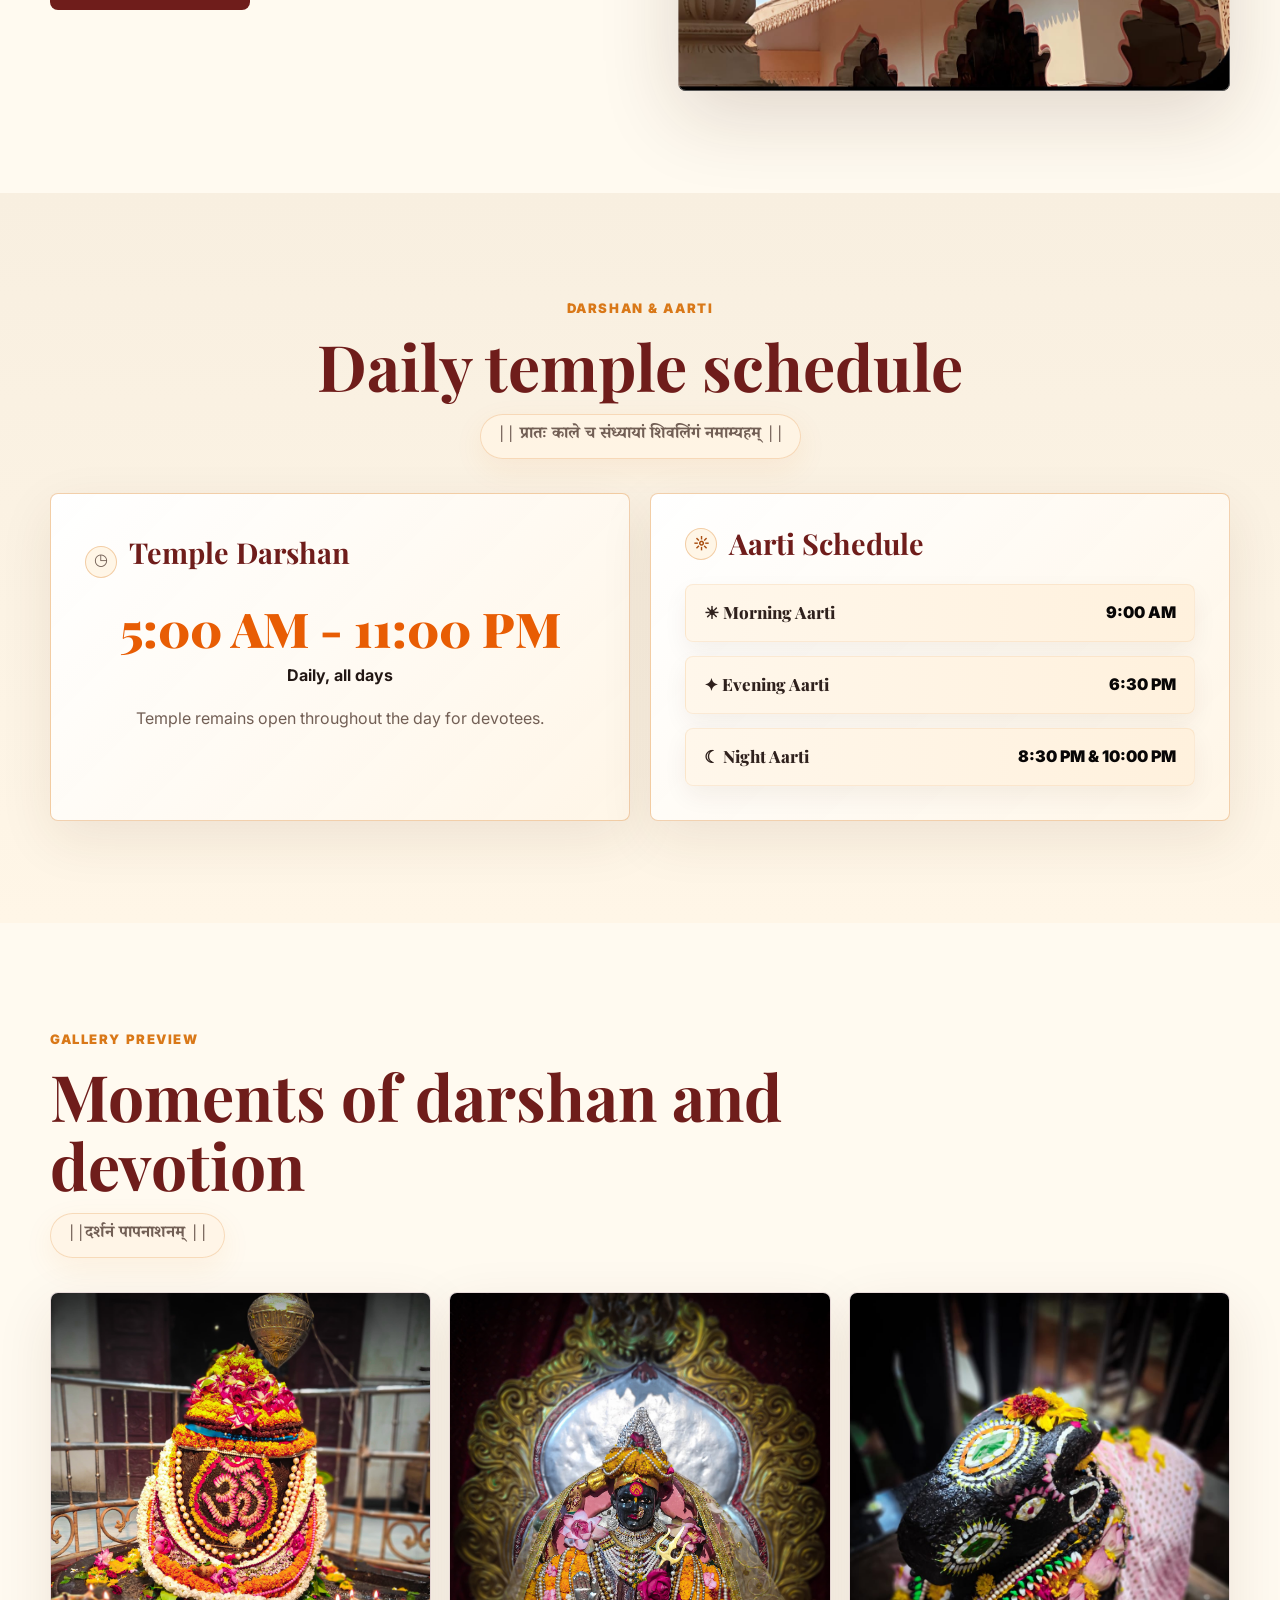
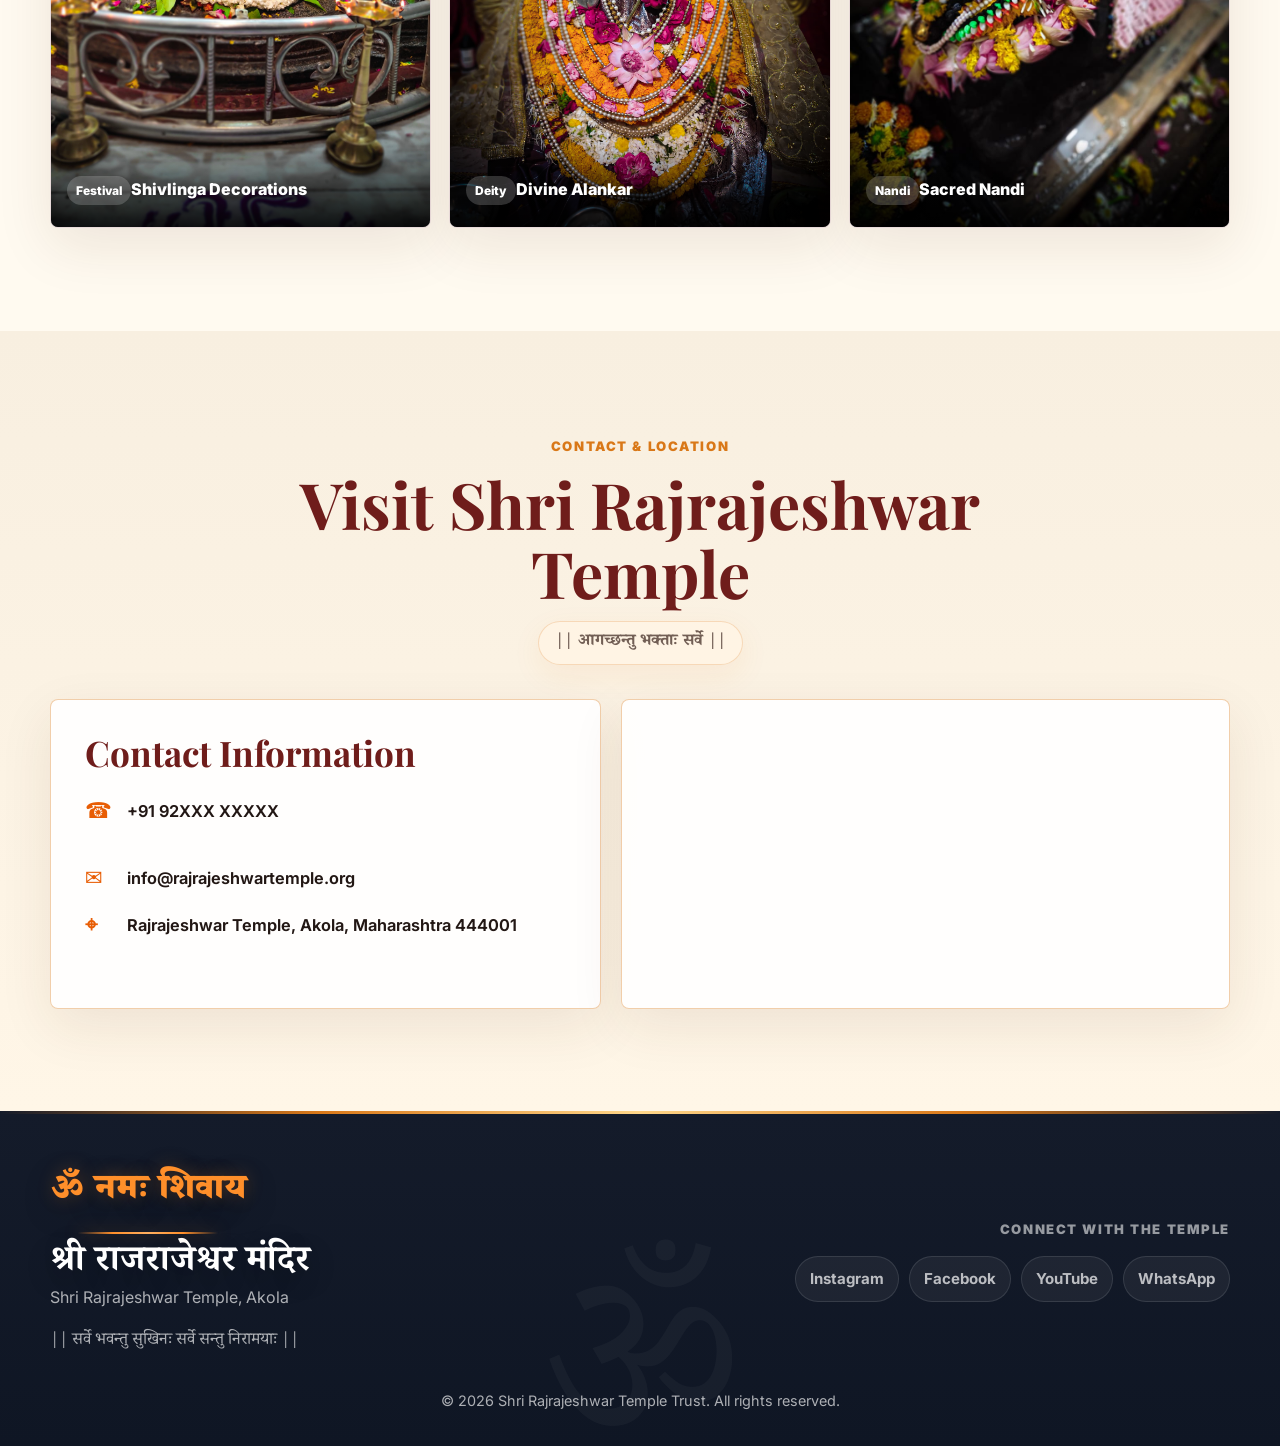
==== commit ac97acd8: "Rename 'Pujari Seva' link to 'Puja Assistance'" ====
--- a/index.html
+++ b/index.html
@@ -27,7 +27,7 @@
                 <a href="temple.html">Temple</a>
                 <a href="gallery.html">Gallery</a>
                 <a href="index.html#contact">Contact</a>
-                <a href="pujari-seva.html">Pujari Seva</a>
+                <a href="pujari-seva.html">Puja Assistance</a>
                 <a class="donate-link" href="donation.html">Donate</a>
             </nav>
         </div>
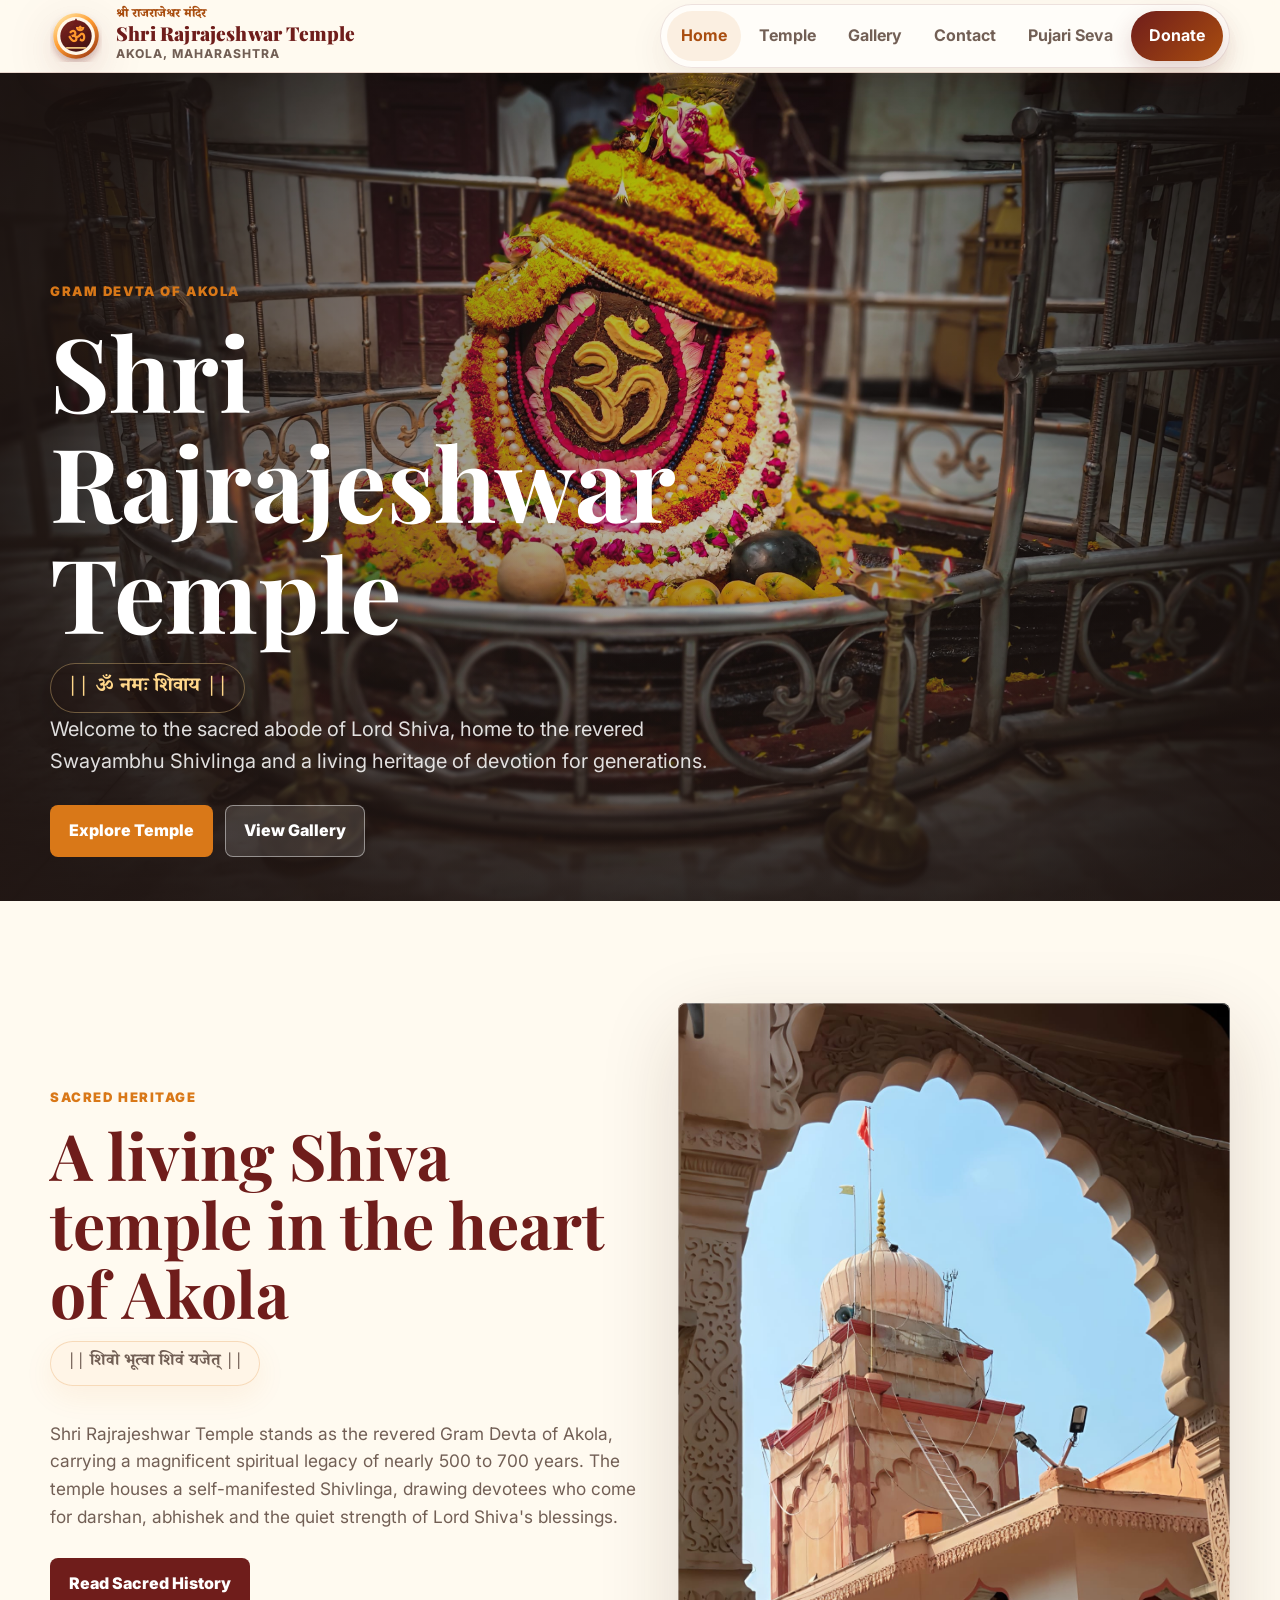
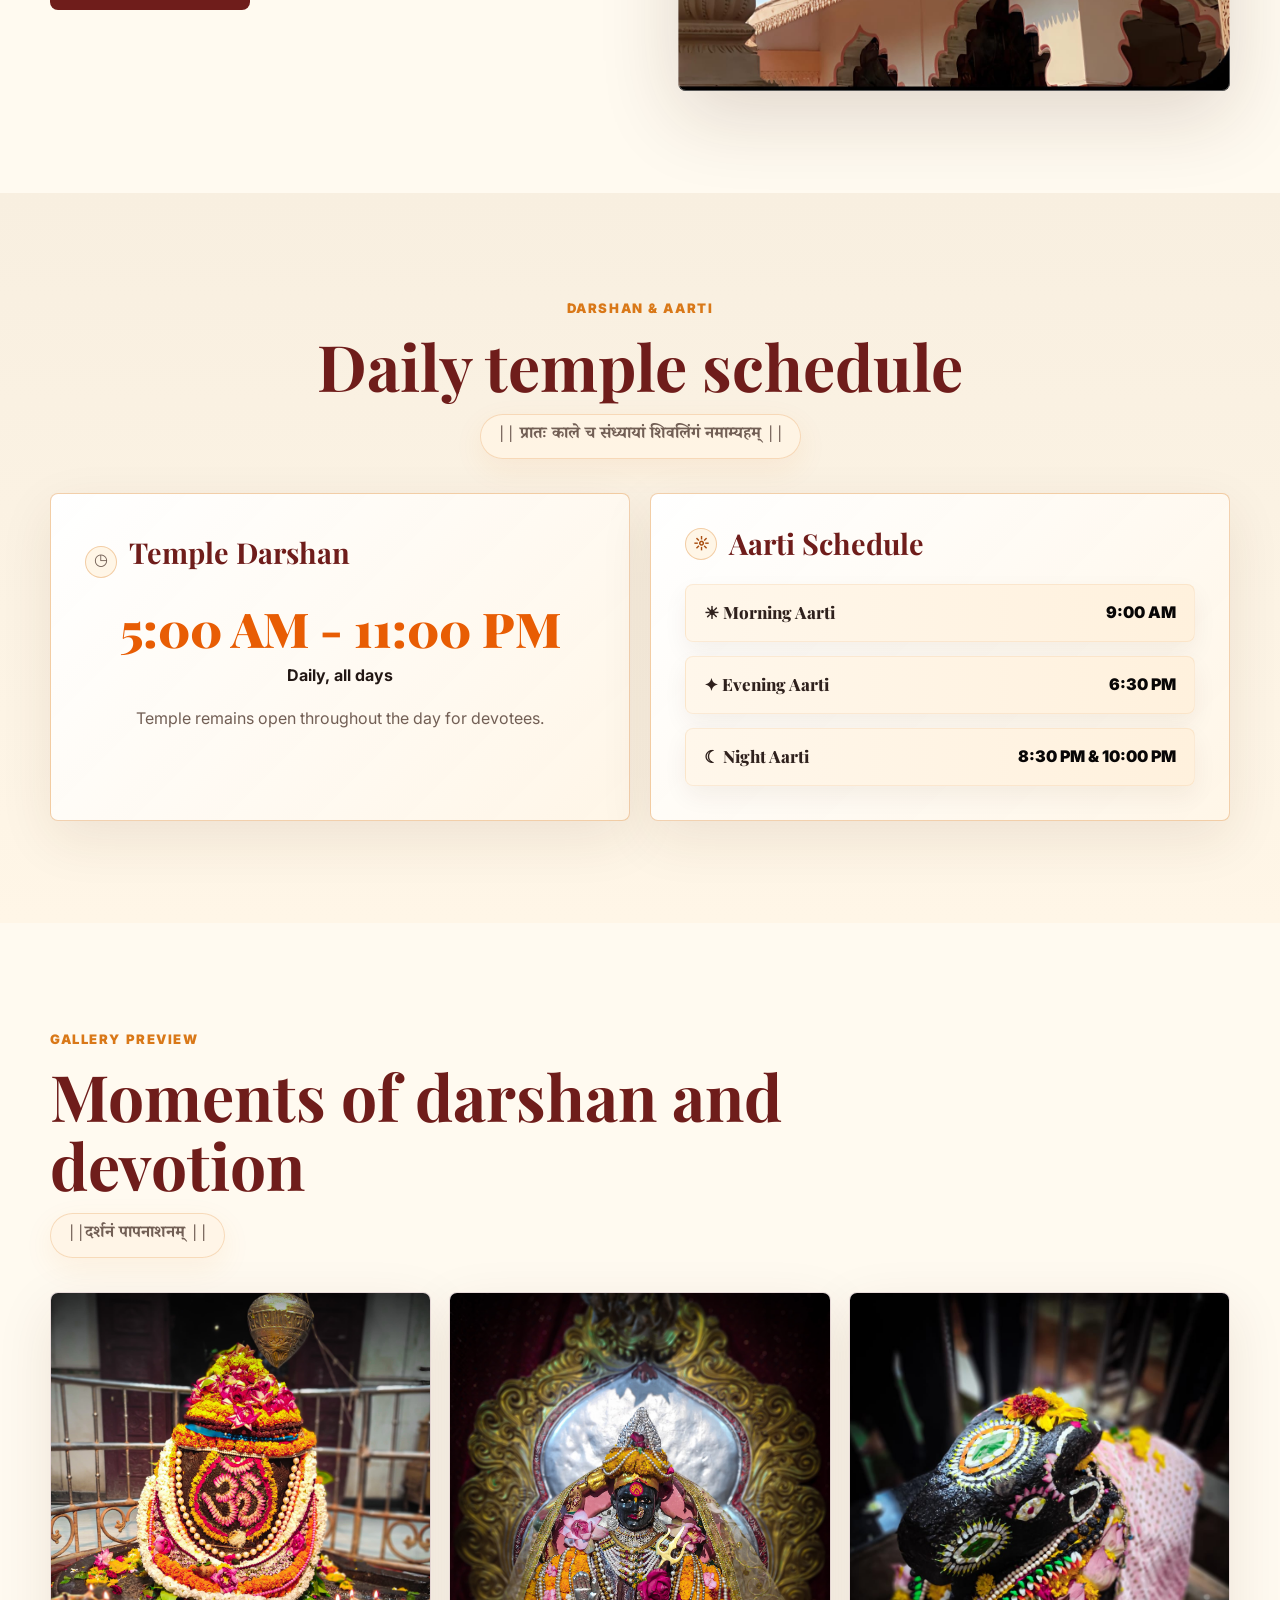
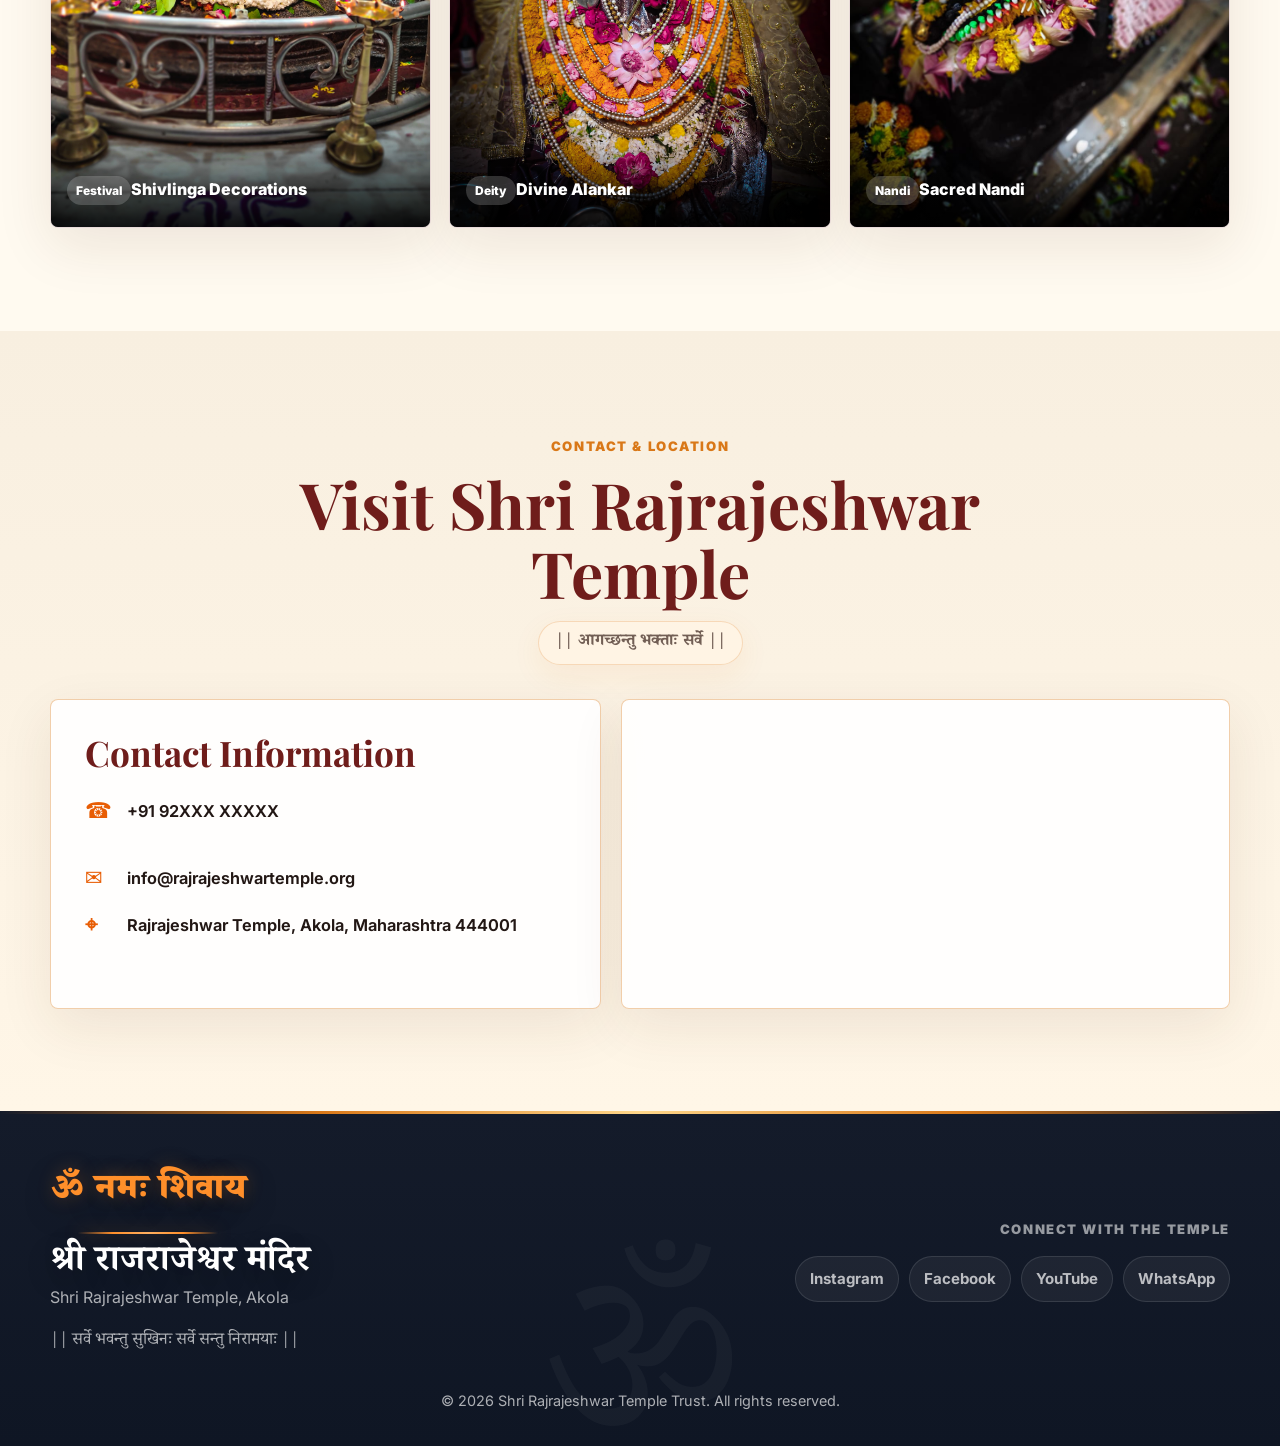
==== commit fba1c19c: "Rename 'Puja Assistance' link to 'Pujari Seva'" ====
--- a/index.html
+++ b/index.html
@@ -27,7 +27,7 @@
                 <a href="temple.html">Temple</a>
                 <a href="gallery.html">Gallery</a>
                 <a href="index.html#contact">Contact</a>
-                <a href="pujari-seva.html">Puja Assistance</a>
+                <a href="pujari-seva.html">Pujari Seva</a>
                 <a class="donate-link" href="donation.html">Donate</a>
             </nav>
         </div>
